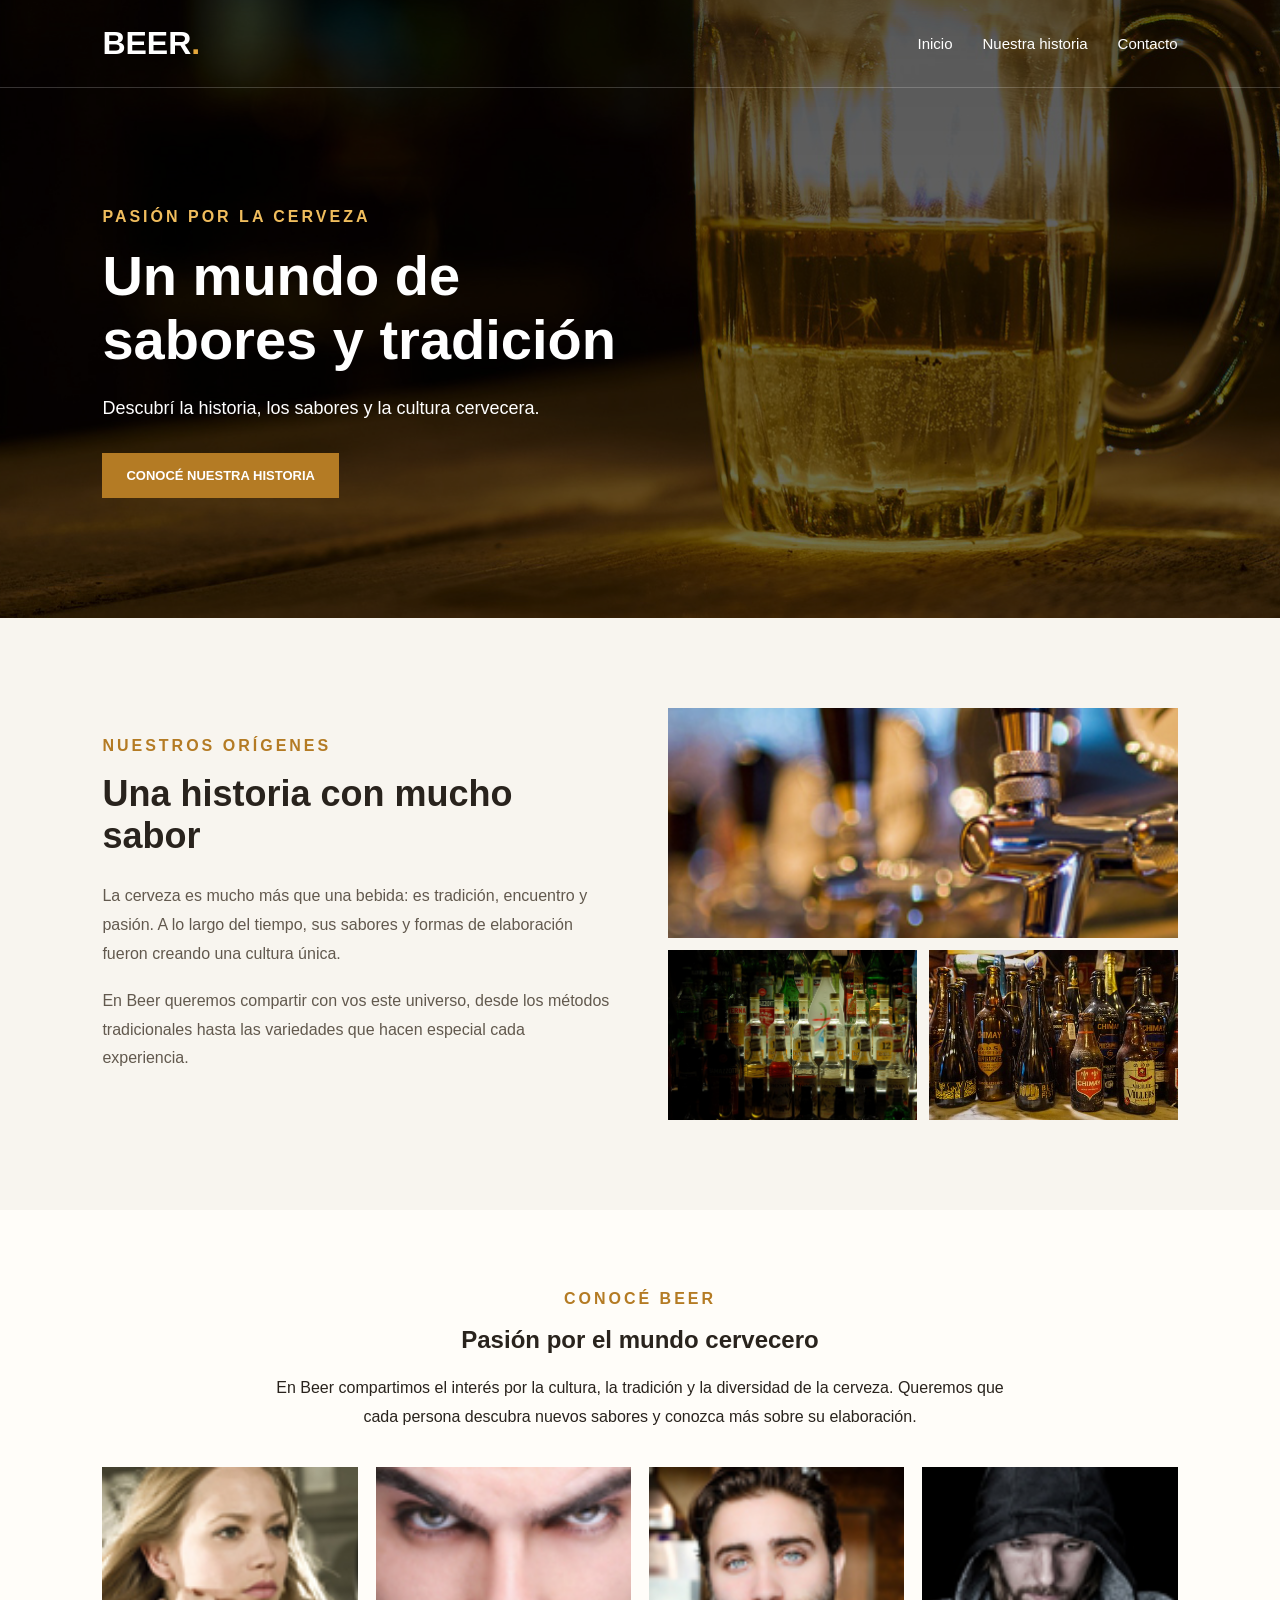
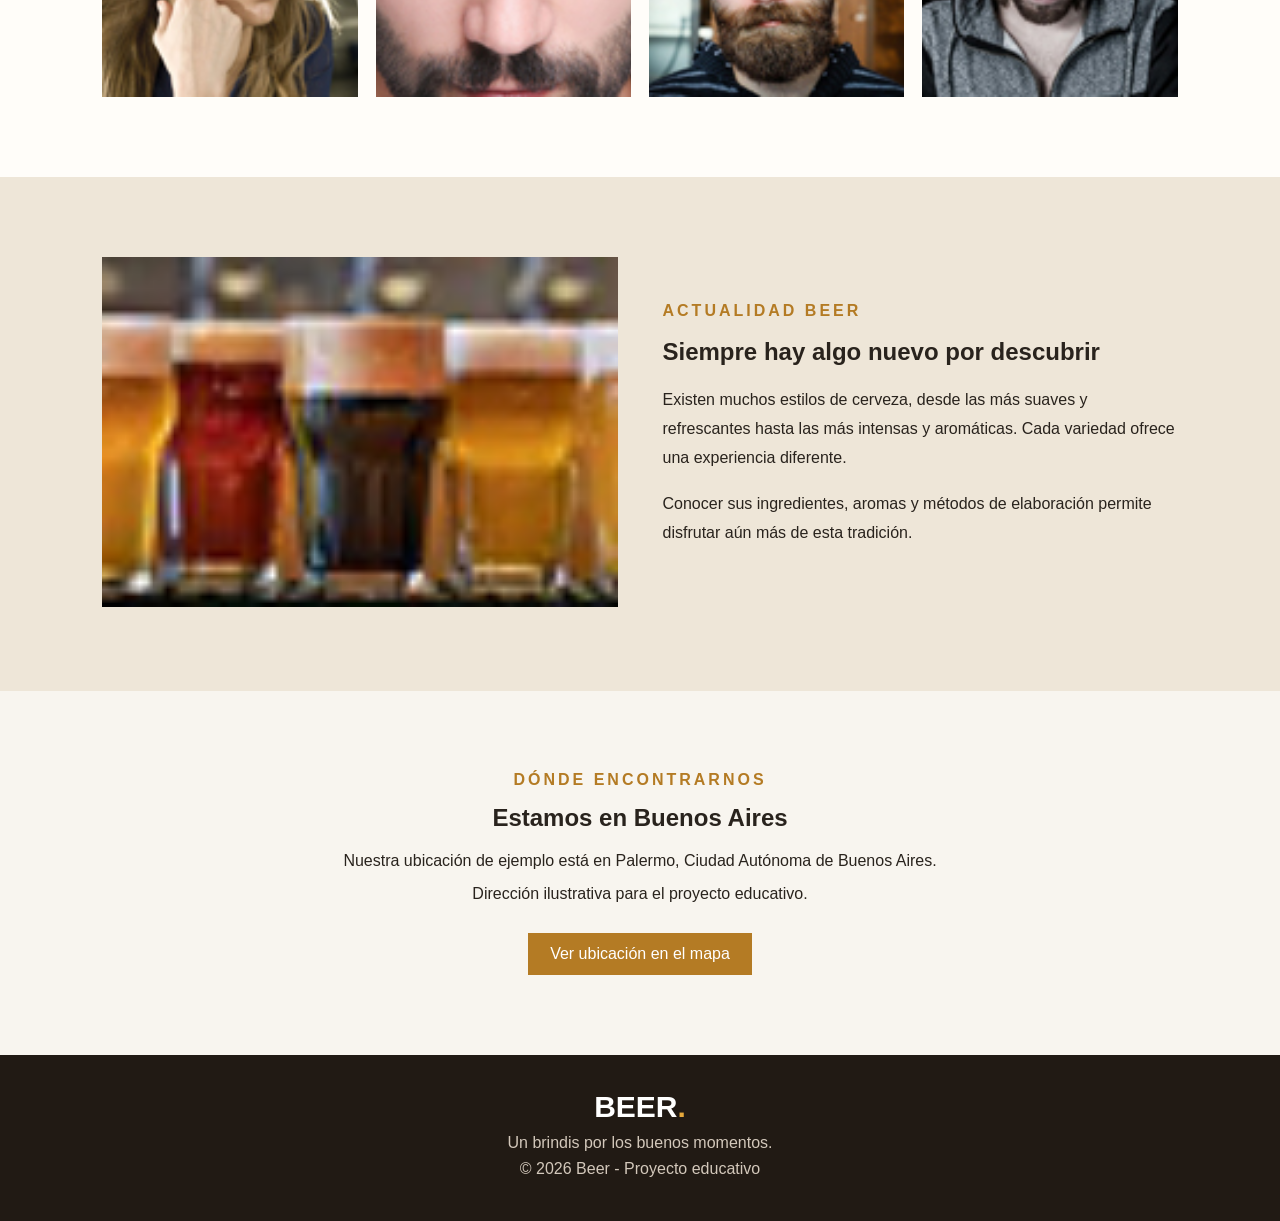
==== Modulo 2/Clase3m2/index.html @ 402ac238 "Clase3m2" ====
<!DOCTYPE html>
<html lang="es">
<head>
    <meta charset="UTF-8">
    <meta name="viewport" content="width=device-width, initial-scale=1.0">
    <title>Beer | Mundo Cervecero</title>
    <link rel="stylesheet" href="css/estilos.css">
</head>
<body>

    <!-- SECCION 1: INICIO -->
    <header class="portada" id="inicio">
        <nav class="menu">
            <a href="#inicio" class="logo">BEER<span>.</span></a>

            <ul>
                <li><a href="#inicio">Inicio</a></li>
                <li><a href="#historia">Nuestra historia</a></li>
                <li><a href="#contacto">Contacto</a></li>
            </ul>
        </nav>

        <div class="portada-contenido">
            <p class="subtitulo">PASIÓN POR LA CERVEZA</p>
            <h1>Un mundo de<br>sabores y tradición</h1>
            <p>Descubrí la historia, los sabores y la cultura cervecera.</p>
            <a href="#historia" class="boton">CONOCÉ NUESTRA HISTORIA</a>
        </div>
    </header>

    <!-- SECCION 2: HISTORIA -->
    <section class="historia" id="historia">
        <div class="historia-texto">
            <p class="subtitulo">NUESTROS ORÍGENES</p>
            <h2>Una historia con mucho sabor</h2>
            <p>
                La cerveza es mucho más que una bebida:
                es tradición, encuentro y pasión.
                A lo largo del tiempo, sus sabores y formas
                de elaboración fueron creando una cultura única.
            </p>
            <p>
                En Beer queremos compartir con vos este universo,
                desde los métodos tradicionales hasta las
                variedades que hacen especial cada experiencia.
            </p>
        </div>

        <div class="historia-imagenes">
            <img src="img/historia_1.jpg" alt="Canillas de cerveza">
            <img src="img/historia_2.jpg" alt="Variedad de bebidas">
            <img src="img/historia_3.jpg" alt="Botellas de cerveza">
        </div>
    </section> 
   
    <!-- NUEVA SECCION: NOSOTROS -->
    <section class="nosotros" id="nosotros">
        <p class="subtitulo">CONOCÉ BEER</p>
        <h2>Pasión por el mundo cervecero</h2>
        <p>
            En Beer compartimos el interés por la cultura,
            la tradición y la diversidad de la cerveza.
            Queremos que cada persona descubra nuevos sabores
            y conozca más sobre su elaboración.
        </p>

        <div class="galeria">
            <img src="img/nosotros01.jpg" alt="Nuestro espacio">
            <img src="img/nosotros02.jpg" alt="Experiencia cervecera">
            <img src="img/nosotros03.jpg" alt="Variedad de cervezas">
            <img src="img/nosotros04.jpg" alt="Momentos para compartir">
        </div>
    </section>

    <!-- NUEVA SECCION: NOVEDADES -->
    <section class="novedades" id="novedades">
        <div class="novedades-imagen">
            <img src="img/novedades01.jpg" alt="Novedades cerveceras">
        </div>

        <div class="novedades-texto">
            <p class="subtitulo">ACTUALIDAD BEER</p>
            <h2>Siempre hay algo nuevo por descubrir</h2>
            <p>
                Existen muchos estilos de cerveza, desde las más
                suaves y refrescantes hasta las más intensas y
                aromáticas. Cada variedad ofrece una experiencia
                diferente.
            </p>
            <p>
                Conocer sus ingredientes, aromas y métodos de
                elaboración permite disfrutar aún más de esta
                tradición.
            </p>
        </div>
    </section>

    <!-- NUEVA SECCION: UBICACION -->
    <section class="ubicacion" id="ubicacion">
        <p class="subtitulo">DÓNDE ENCONTRARNOS</p>
        <h2>Estamos en Buenos Aires</h2>
        <p>
            Nuestra ubicación de ejemplo está en Palermo,
            Ciudad Autónoma de Buenos Aires.
        </p>
        <p>
            Dirección ilustrativa para el proyecto educativo.
        </p>
        <a href="https://www.google.com/maps/search/?api=1&query=Palermo+Buenos+Aires"
           target="_blank" rel="noopener noreferrer">
            Ver ubicación en el mapa
        </a>
    </section>
        
    <footer id="contacto">
        <h2>BEER<span>.</span></h2>
        <p>Un brindis por los buenos momentos.</p>
        <p>&copy; 2026 Beer - Proyecto educativo</p>
    </footer>

</body>
</html>
---- Modulo 2/Clase3m2/css/estilos.css ----
* {
    margin: 0;
    padding: 0;
    box-sizing: border-box;
}

html {
    scroll-behavior: smooth;
}

body {
    font-family: Arial, sans-serif;
    color: #29231d;
    background-color: #f8f5ef;
}

.portada {
    min-height: 600px;
    background:
        linear-gradient(rgba(0, 0, 0, 0.65),
        rgba(0, 0, 0, 0.55)),
        url("../img/header.jpg") center/cover no-repeat;
    color: white;
}

.menu {
    display: flex;
    justify-content: space-between;
    align-items: center;
    padding: 25px 8%;
    border-bottom: 1px solid rgba(255, 255, 255, 0.2);
}

.logo {
    font-size: 32px;
    font-weight: bold;
    color: white;
    text-decoration: none;
}

.logo span,
footer span {
    color: #e5a83b;
}

.menu ul {
    display: flex;
    gap: 30px;
    list-style: none;
}

.menu ul a {
    color: white;
    text-decoration: none;
    font-size: 15px;
}

.menu ul a:hover {
    color: #e5a83b;
}

.portada-contenido {
    padding: 120px 8%;
    max-width: 850px;
}

.subtitulo {
    color: #b47b24;
    font-weight: bold;
    letter-spacing: 3px;
    margin-bottom: 18px;
}

.portada .subtitulo {
    color: #f0bd5d;
}

.portada h1 {
    font-size: 56px;
    line-height: 1.15;
    margin-bottom: 20px;
}

.portada-contenido > p:not(.subtitulo) {
    font-size: 18px;
    line-height: 1.7;
    margin-bottom: 30px;
}

.boton {
    display: inline-block;
    background-color: #b47b24;
    color: white;
    padding: 15px 24px;
    text-decoration: none;
    font-weight: bold;
    font-size: 13px;
}

.boton:hover {
    background-color: #8b5c16;
}

.historia {
    padding: 90px 8%;
    display: flex;
    align-items: center;
    gap: 55px;
}

.historia-texto {
    flex: 1;
}

.historia h2 {
    font-size: 36px;
    margin-bottom: 25px;
}

.historia-texto p:not(.subtitulo) {
    line-height: 1.8;
    margin-bottom: 18px;
    color: #62594e;
}

.historia-imagenes {
    flex: 1;
    display: grid;
    grid-template-columns: 1fr 1fr;
    gap: 12px;
}

.historia-imagenes img {
    width: 100%;
    height: 170px;
    object-fit: cover;
}

.historia-imagenes img:first-child {
    grid-column: span 2;
    height: 230px;
}

footer {
    background-color: #211a14;
    color: white;
    text-align: center;
    padding: 35px 20px;
}

footer h2 {
    font-size: 30px;
    margin-bottom: 10px;
}

footer p {
    margin: 8px 0;
    color: #d3c8bb;
}

@media (max-width: 768px) {
    .menu {
        flex-direction: column;
        gap: 20px;
    }

    .menu ul {
        gap: 15px;
        flex-wrap: wrap;
        justify-content: center;
    }

    .portada-contenido {
        padding: 100px 7%;
    }

    .portada h1 {
        font-size: 40px;
    }

    .historia {
        flex-direction: column;
        padding: 60px 7%;
    }

    .historia-imagenes {
        width: 100%;
    }
}

/* NUEVA SECCION: NOSOTROS */
.nosotros {
    padding: 80px 8%;
    text-align: center;
    background: #fffdf9;
}

.nosotros h2,
.novedades h2,
.ubicacion h2 {
    margin-bottom: 20px;
}

.nosotros > p:not(.subtitulo) {
    max-width: 750px;
    margin: 0 auto 30px;
    line-height: 1.8;
}

.galeria {
    display: grid;
    grid-template-columns: repeat(4, 1fr);
    gap: 18px;
    margin-top: 35px;
}

.galeria img {
    width: 100%;
    height: 230px;
    object-fit: cover;
}

/* NUEVA SECCION: NOVEDADES */
.novedades {
    display: flex;
    align-items: center;
    gap: 45px;
    padding: 80px 8%;
    background: #eee6d8;
}

.novedades-imagen,
.novedades-texto {
    flex: 1;
    min-width: 0;
}

.novedades-imagen img {
    width: 100%;
    height: 350px;
    object-fit: cover;
}

.novedades-texto p:not(.subtitulo) {
    margin-bottom: 18px;
    line-height: 1.8;
}

/* NUEVA SECCION: UBICACION */
.ubicacion {
    padding: 80px 8%;
    text-align: center;
    background: #f8f5ef;
}

.ubicacion p {
    margin-bottom: 15px;
}

.ubicacion a {
    display: inline-block;
    margin-top: 15px;
    padding: 12px 22px;
    background: #b47b24;
    color: white;
    text-decoration: none;
}

.ubicacion a:hover {
    background: #805216;
}

/* ADAPTACION A CELULARES */
@media (max-width: 768px) {
    .galeria {
        grid-template-columns: repeat(2, 1fr);
    }

    .novedades {
        flex-direction: column;
    }

    .novedades-imagen,
    .novedades-texto {
        width: 100%;
    }
}

@media (max-width: 480px) {
    .galeria {
        grid-template-columns: 1fr;
    }
}

/* ==============================
   ANIMACIONES PARA BEER
   ============================== */

/* 1. Aparicion suave de la portada */
@keyframes aparecer {
    from {
        opacity: 0;
        transform: translateY(25px);
    }
    to {
        opacity: 1;
        transform: translateY(0);
    }
}

.portada-contenido {
    animation: aparecer 1.2s ease-out both;
}

.menu {
    animation: aparecer 0.8s ease-out both;
}

/* 2. Efecto en las imagenes */
.historia-imagenes img,
.galeria img,
.novedades-imagen img {
    transition: transform 0.4s ease, filter 0.4s ease;
}

.historia-imagenes img:hover,
.galeria img:hover,
.novedades-imagen img:hover {
    transform: scale(1.04);
    filter: brightness(1.08);
}

/* 3. Botones animados */
.boton,
.ubicacion a {
    transition: transform 0.3s ease,
                background-color 0.3s ease,
                box-shadow 0.3s ease;
}

.boton:hover,
.ubicacion a:hover {
    transform: translateY(-4px);
    box-shadow: 0 8px 18px rgba(0, 0, 0, 0.2);
}

/* 4. Tarjetas con movimiento */
.tarjeta {
    transition: transform 0.3s ease,
                box-shadow 0.3s ease;
}

.tarjeta:hover {
    transform: translateY(-8px);
    box-shadow: 0 12px 24px rgba(0, 0, 0, 0.12);
}

/* 5. Logo con efecto */
.logo {
    transition: color 0.3s ease,
                letter-spacing 0.3s ease;
}

.logo:hover {
    letter-spacing: 4px;
}

/* 6. Desplazamiento suave entre secciones */
html {
    scroll-behavior: smooth;
}

/* 7. Respeta a quienes prefieren menos movimiento */
@media (prefers-reduced-motion: reduce) {
    *,
    *::before,
    *::after {
        animation-duration: 0.01ms !important;
        animation-iteration-count: 1 !important;
        scroll-behavior: auto !important;
        transition-duration: 0.01ms !important;
    }
}
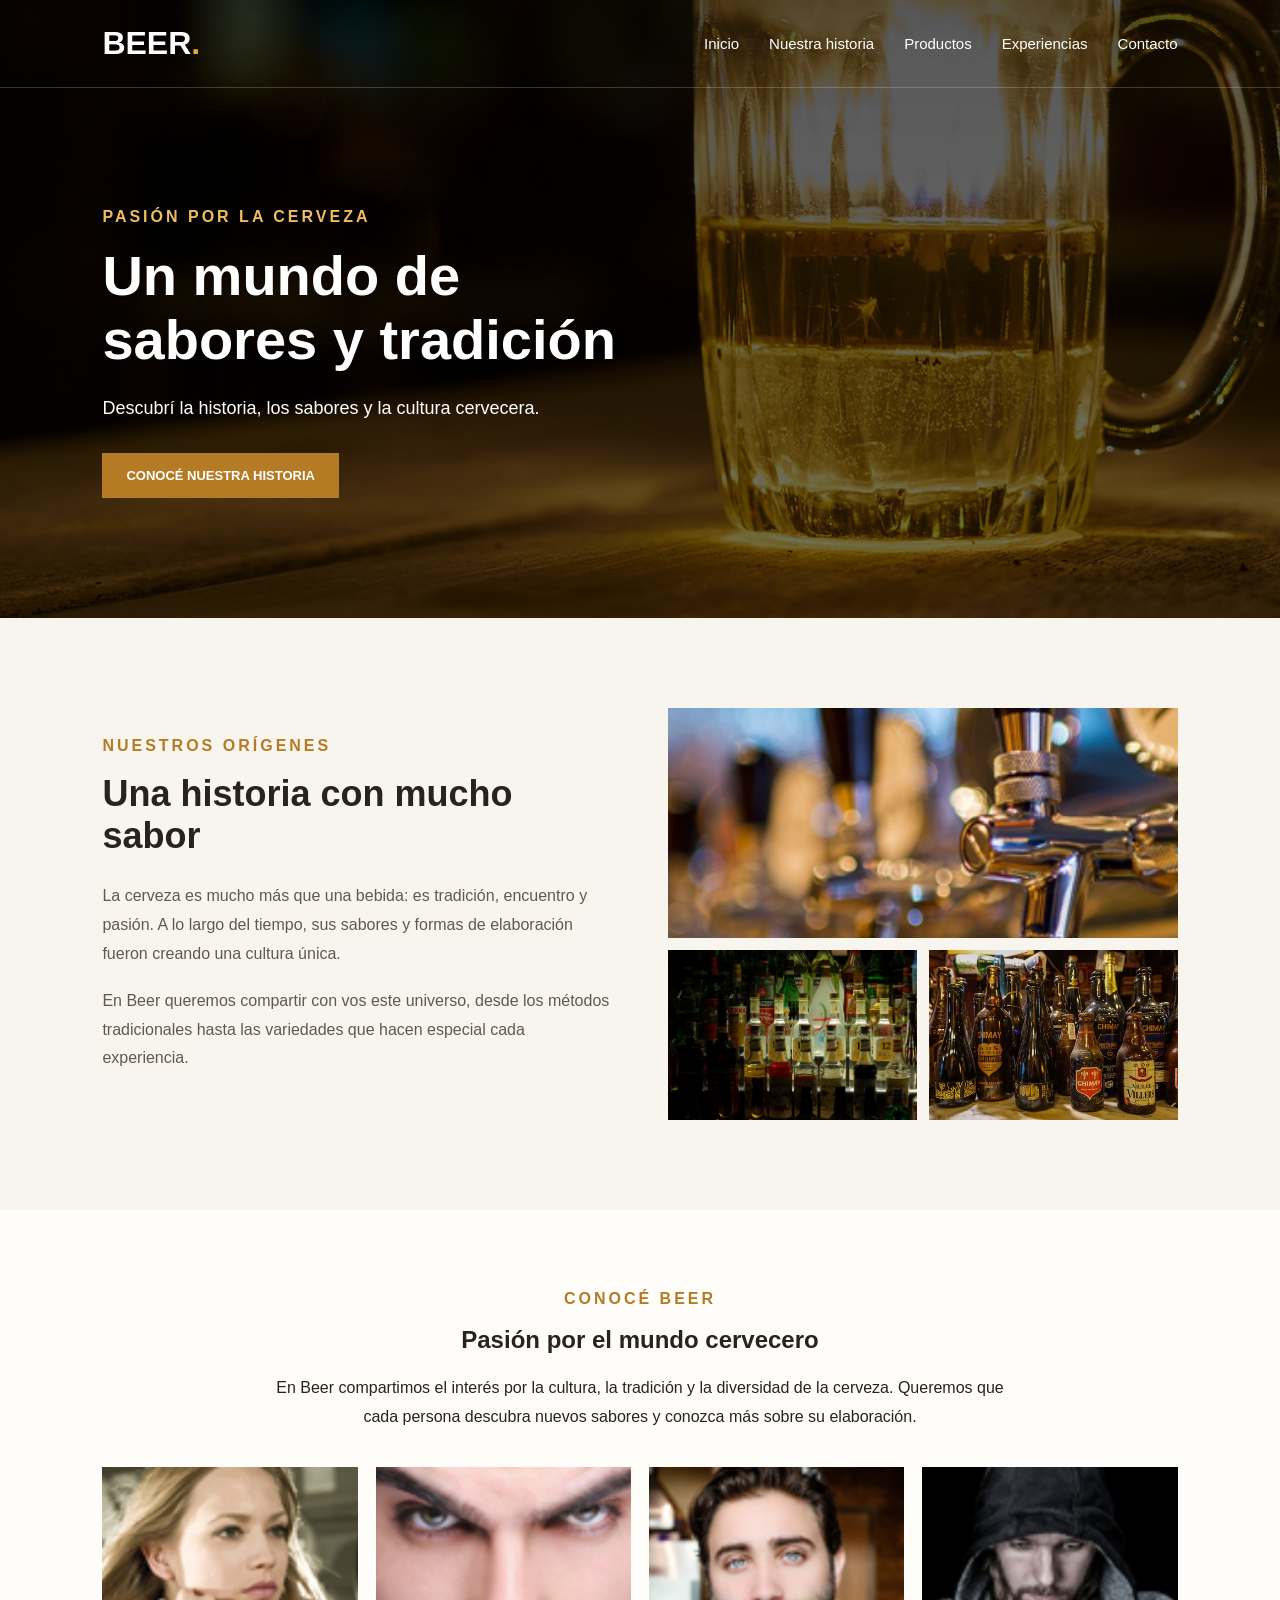
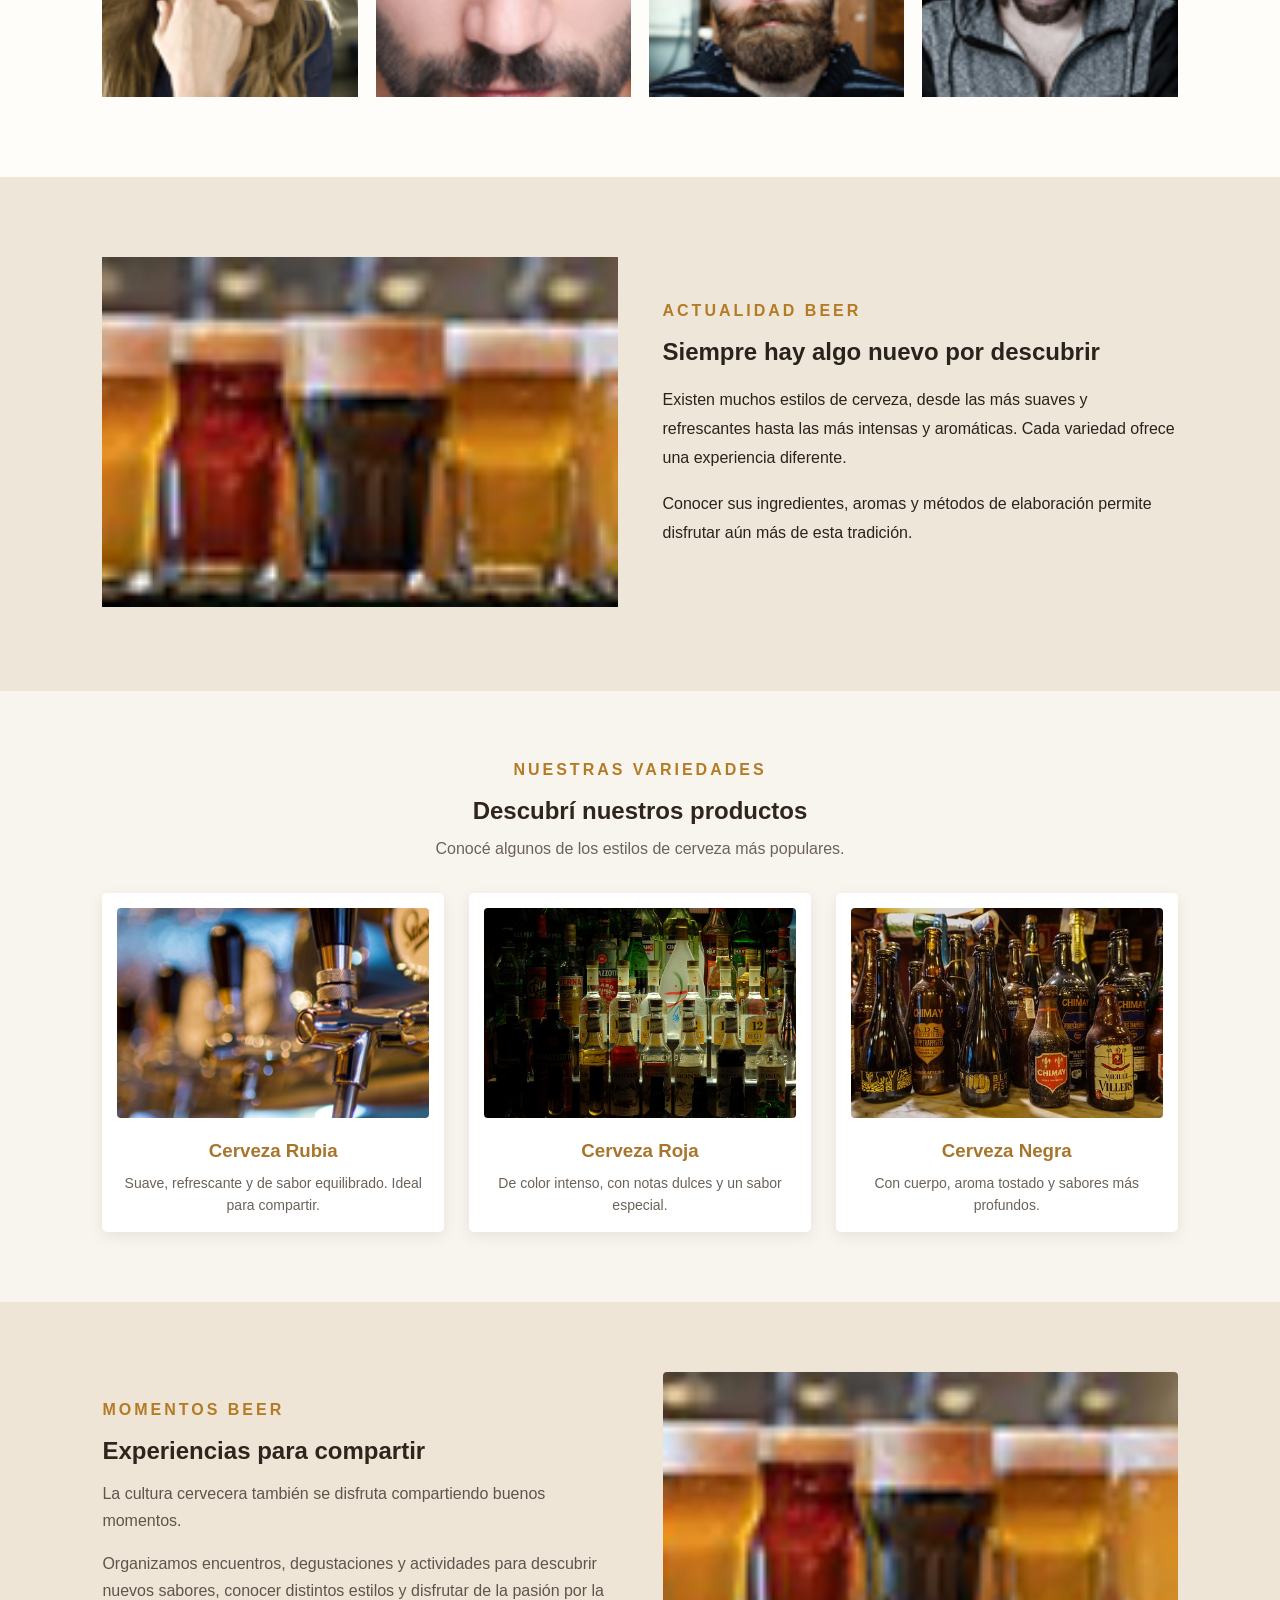
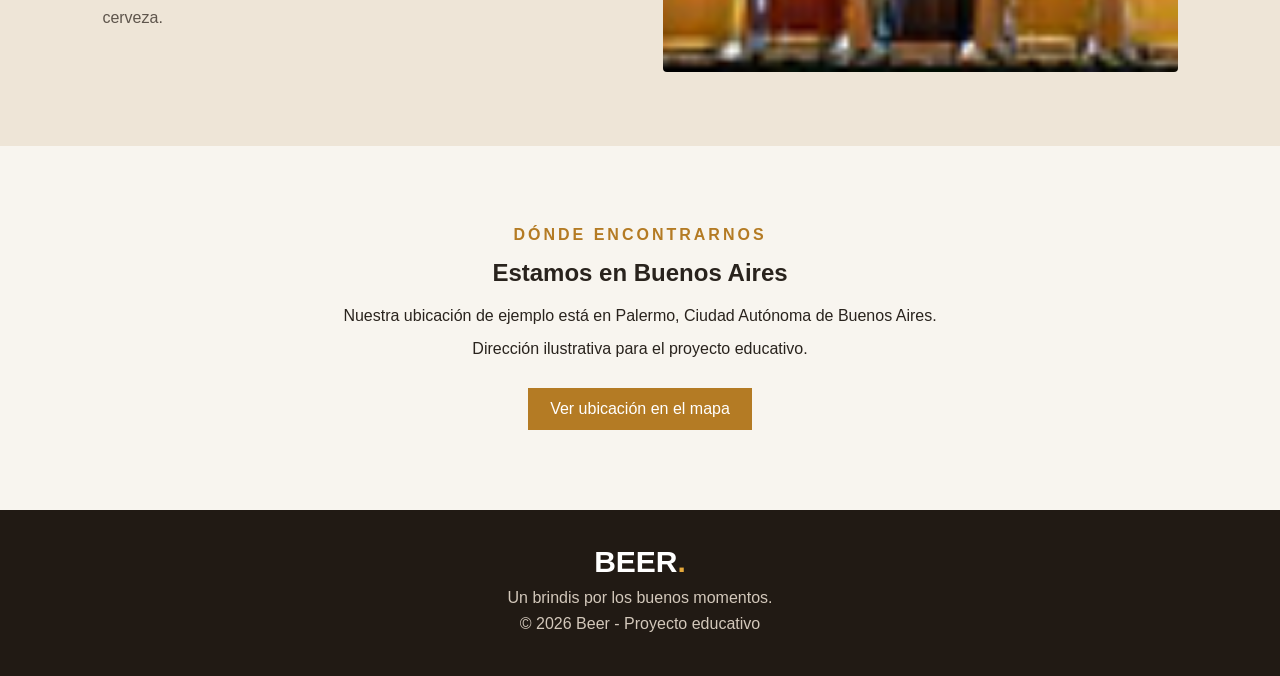
==== commit 7d880e5e: "" ====
--- a/Modulo 2/Clase3m2/index.html
+++ b/Modulo 2/Clase3m2/index.html
@@ -1,4 +1,3 @@
-
 <!DOCTYPE html>
 <html lang="es">
 <head>
@@ -15,10 +14,13 @@
             <a href="#inicio" class="logo">BEER<span>.</span></a>
 
             <ul>
-                <li><a href="#inicio">Inicio</a></li>
-                <li><a href="#historia">Nuestra historia</a></li>
-                <li><a href="#contacto">Contacto</a></li>
-            </ul>
+                <ul>
+    <li><a href="#inicio">Inicio</a></li>
+    <li><a href="#historia">Nuestra historia</a></li>
+    <li><a href="#productos">Productos</a></li>
+    <li><a href="#experiencias">Experiencias</a></li>
+    <li><a href="#contacto">Contacto</a></li>
+</ul>
         </nav>
 
         <div class="portada-contenido">
@@ -95,7 +97,54 @@
             </p>
         </div>
     </section>
+<!-- NUEVA SECCION: PRODUCTOS -->
+<section class="productos" id="productos">
+    <p class="subtitulo">NUESTRAS VARIEDADES</p>
+    <h2>Descubrí nuestros productos</h2>
+    <p>Conocé algunos de los estilos de cerveza más populares.</p>
 
+    <div class="productos-galeria">
+        <article class="producto">
+            <img src="img/historia_1.jpg" alt="Cerveza rubia">
+            <h3>Cerveza Rubia</h3>
+            <p>Suave, refrescante y de sabor equilibrado. Ideal para compartir.</p>
+        </article>
+
+        <article class="producto">
+            <img src="img/historia_2.jpg" alt="Cerveza roja">
+            <h3>Cerveza Roja</h3>
+            <p>De color intenso, con notas dulces y un sabor especial.</p>
+        </article>
+
+        <article class="producto">
+            <img src="img/historia_3.jpg" alt="Cerveza negra">
+            <h3>Cerveza Negra</h3>
+            <p>Con cuerpo, aroma tostado y sabores más profundos.</p>
+        </article>
+    </div>
+</section>
+
+<!-- NUEVA SECCION: EXPERIENCIAS -->
+<section class="experiencias" id="experiencias">
+    <div class="experiencias-texto">
+        <p class="subtitulo">MOMENTOS BEER</p>
+        <h2>Experiencias para compartir</h2>
+        <p>
+            La cultura cervecera también se disfruta
+            compartiendo buenos momentos.
+        </p>
+        <p>
+            Organizamos encuentros, degustaciones y
+            actividades para descubrir nuevos sabores,
+            conocer distintos estilos y disfrutar
+            de la pasión por la cerveza.
+        </p>
+    </div>
+
+    <div class="experiencias-imagen">
+        <img src="img/novedades01.jpg" alt="Experiencia de degustación">
+    </div>
+</section>
     <!-- NUEVA SECCION: UBICACION -->
     <section class="ubicacion" id="ubicacion">
         <p class="subtitulo">DÓNDE ENCONTRARNOS</p>
--- a/Modulo 2/Clase3m2/css/estilos.css
+++ b/Modulo 2/Clase3m2/css/estilos.css
@@ -382,3 +382,307 @@
         transition-duration: 0.01ms !important;
     }
 }
+
+/* NUEVA SECCION: NOSOTROS */
+.nosotros {
+    padding: 80px 8%;
+    text-align: center;
+    background: #fffdf9;
+}
+
+.nosotros h2,
+.novedades h2,
+.ubicacion h2 {
+    margin-bottom: 20px;
+}
+
+.nosotros > p:not(.subtitulo) {
+    max-width: 750px;
+    margin: 0 auto 30px;
+    line-height: 1.8;
+}
+
+.galeria {
+    display: grid;
+    grid-template-columns: repeat(4, 1fr);
+    gap: 18px;
+    margin-top: 35px;
+}
+
+.galeria img {
+    width: 100%;
+    height: 230px;
+    object-fit: cover;
+}
+
+/* NUEVA SECCION: NOVEDADES */
+.novedades {
+    display: flex;
+    align-items: center;
+    gap: 45px;
+    padding: 80px 8%;
+    background: #eee6d8;
+}
+
+.novedades-imagen,
+.novedades-texto {
+    flex: 1;
+    min-width: 0;
+}
+
+.novedades-imagen img {
+    width: 100%;
+    height: 350px;
+    object-fit: cover;
+}
+
+.novedades-texto p:not(.subtitulo) {
+    margin-bottom: 18px;
+    line-height: 1.8;
+}
+
+/* NUEVA SECCION: UBICACION */
+.ubicacion {
+    padding: 80px 8%;
+    text-align: center;
+    background: #f8f5ef;
+}
+
+.ubicacion p {
+    margin-bottom: 15px;
+}
+
+.ubicacion a {
+    display: inline-block;
+    margin-top: 15px;
+    padding: 12px 22px;
+    background: #b47b24;
+    color: white;
+    text-decoration: none;
+}
+
+.ubicacion a:hover {
+    background: #805216;
+}
+
+/* ADAPTACION A CELULARES */
+@media (max-width: 768px) {
+    .galeria {
+        grid-template-columns: repeat(2, 1fr);
+    }
+
+    .novedades {
+        flex-direction: column;
+    }
+
+    .novedades-imagen,
+    .novedades-texto {
+        width: 100%;
+    }
+}
+
+@media (max-width: 480px) {
+    .galeria {
+        grid-template-columns: 1fr;
+    }
+}
+
+/* ==============================
+   ANIMACIONES PARA BEER
+   ============================== */
+
+/* 1. Aparicion suave de la portada */
+@keyframes aparecer {
+    from {
+        opacity: 0;
+        transform: translateY(25px);
+    }
+    to {
+        opacity: 1;
+        transform: translateY(0);
+    }
+}
+
+.portada-contenido {
+    animation: aparecer 1.2s ease-out both;
+}
+
+.menu {
+    animation: aparecer 0.8s ease-out both;
+}
+
+/* 2. Efecto en las imagenes */
+.historia-imagenes img,
+.galeria img,
+.novedades-imagen img {
+    transition: transform 0.4s ease, filter 0.4s ease;
+}
+
+.historia-imagenes img:hover,
+.galeria img:hover,
+.novedades-imagen img:hover {
+    transform: scale(1.04);
+    filter: brightness(1.08);
+}
+
+/* 3. Botones animados */
+.boton,
+.ubicacion a {
+    transition: transform 0.3s ease,
+                background-color 0.3s ease,
+                box-shadow 0.3s ease;
+}
+
+.boton:hover,
+.ubicacion a:hover {
+    transform: translateY(-4px);
+    box-shadow: 0 8px 18px rgba(0, 0, 0, 0.2);
+}
+
+/* 4. Tarjetas con movimiento */
+.tarjeta {
+    transition: transform 0.3s ease,
+                box-shadow 0.3s ease;
+}
+
+.tarjeta:hover {
+    transform: translateY(-8px);
+    box-shadow: 0 12px 24px rgba(0, 0, 0, 0.12);
+}
+
+/* 5. Logo con efecto */
+.logo {
+    transition: color 0.3s ease,
+                letter-spacing 0.3s ease;
+}
+
+.logo:hover {
+    letter-spacing: 4px;
+}
+
+/* 6. Desplazamiento suave entre secciones */
+html {
+    scroll-behavior: smooth;
+}
+
+/* 7. Respeta a quienes prefieren menos movimiento */
+@media (prefers-reduced-motion: reduce) {
+    *,
+    *::before,
+    *::after {
+        animation-duration: 0.01ms !important;
+        animation-iteration-count: 1 !important;
+        scroll-behavior: auto !important;
+        transition-duration: 0.01ms !important;
+    }
+}
+/* NUEVA SECCION: PRODUCTOS*/
+
+.productos {
+    padding: 70px 8%;
+    text-align: center;
+    background-color: #f8f5ef;
+}
+
+.productos h2,
+.experiencias h2 {
+    color: #30251d;
+    margin-bottom: 15px;
+}
+
+.productos > p:not(.subtitulo) {
+    color: #6b6259;
+    margin-bottom: 35px;
+}
+
+.productos-galeria {
+    display: grid;
+    grid-template-columns: repeat(3, 1fr);
+    gap: 25px;
+    margin-top: 35px;
+}
+
+.producto {
+    background-color: #fff;
+    padding: 15px;
+    border-radius: 5px;
+    box-shadow: 0 4px 15px rgba(0, 0, 0, 0.08);
+    transition: transform 0.3s ease;
+}
+
+.producto:hover {
+    transform: translateY(-8px);
+}
+
+.producto img {
+    width: 100%;
+    height: 210px;
+    object-fit: cover;
+    border-radius: 4px;
+}
+
+.producto h3 {
+    color: #a8752d;
+    margin: 18px 0 10px;
+}
+
+.producto p {
+    color: #6b6259;
+    line-height: 1.6;
+    font-size: 14px;
+}
+
+
+/*NUEVA SECCION: EXPERIENCIAS*/
+
+.experiencias {
+    padding: 70px 8%;
+    background-color: #eee5d7;
+    display: flex;
+    align-items: center;
+    justify-content: space-between;
+    gap: 45px;
+}
+
+.experiencias-texto {
+    flex: 1;
+}
+
+.experiencias-texto p:not(.subtitulo) {
+    color: #5e554c;
+    line-height: 1.7;
+    margin-bottom: 15px;
+}
+
+.experiencias-imagen {
+    flex: 1;
+}
+
+.experiencias-imagen img {
+    width: 100%;
+    height: 300px;
+    object-fit: cover;
+    border-radius: 4px;
+}
+
+
+/* ADAPTACION PARA CELULARES */
+
+@media (max-width: 768px) {
+    .productos-galeria {
+        grid-template-columns: 1fr;
+    }
+
+    .experiencias {
+        flex-direction: column;
+    }
+
+    .experiencias-imagen {
+        width: 100%;
+    }
+
+    .menu ul {
+        gap: 10px;
+        flex-wrap: wrap;
+    }
+}
